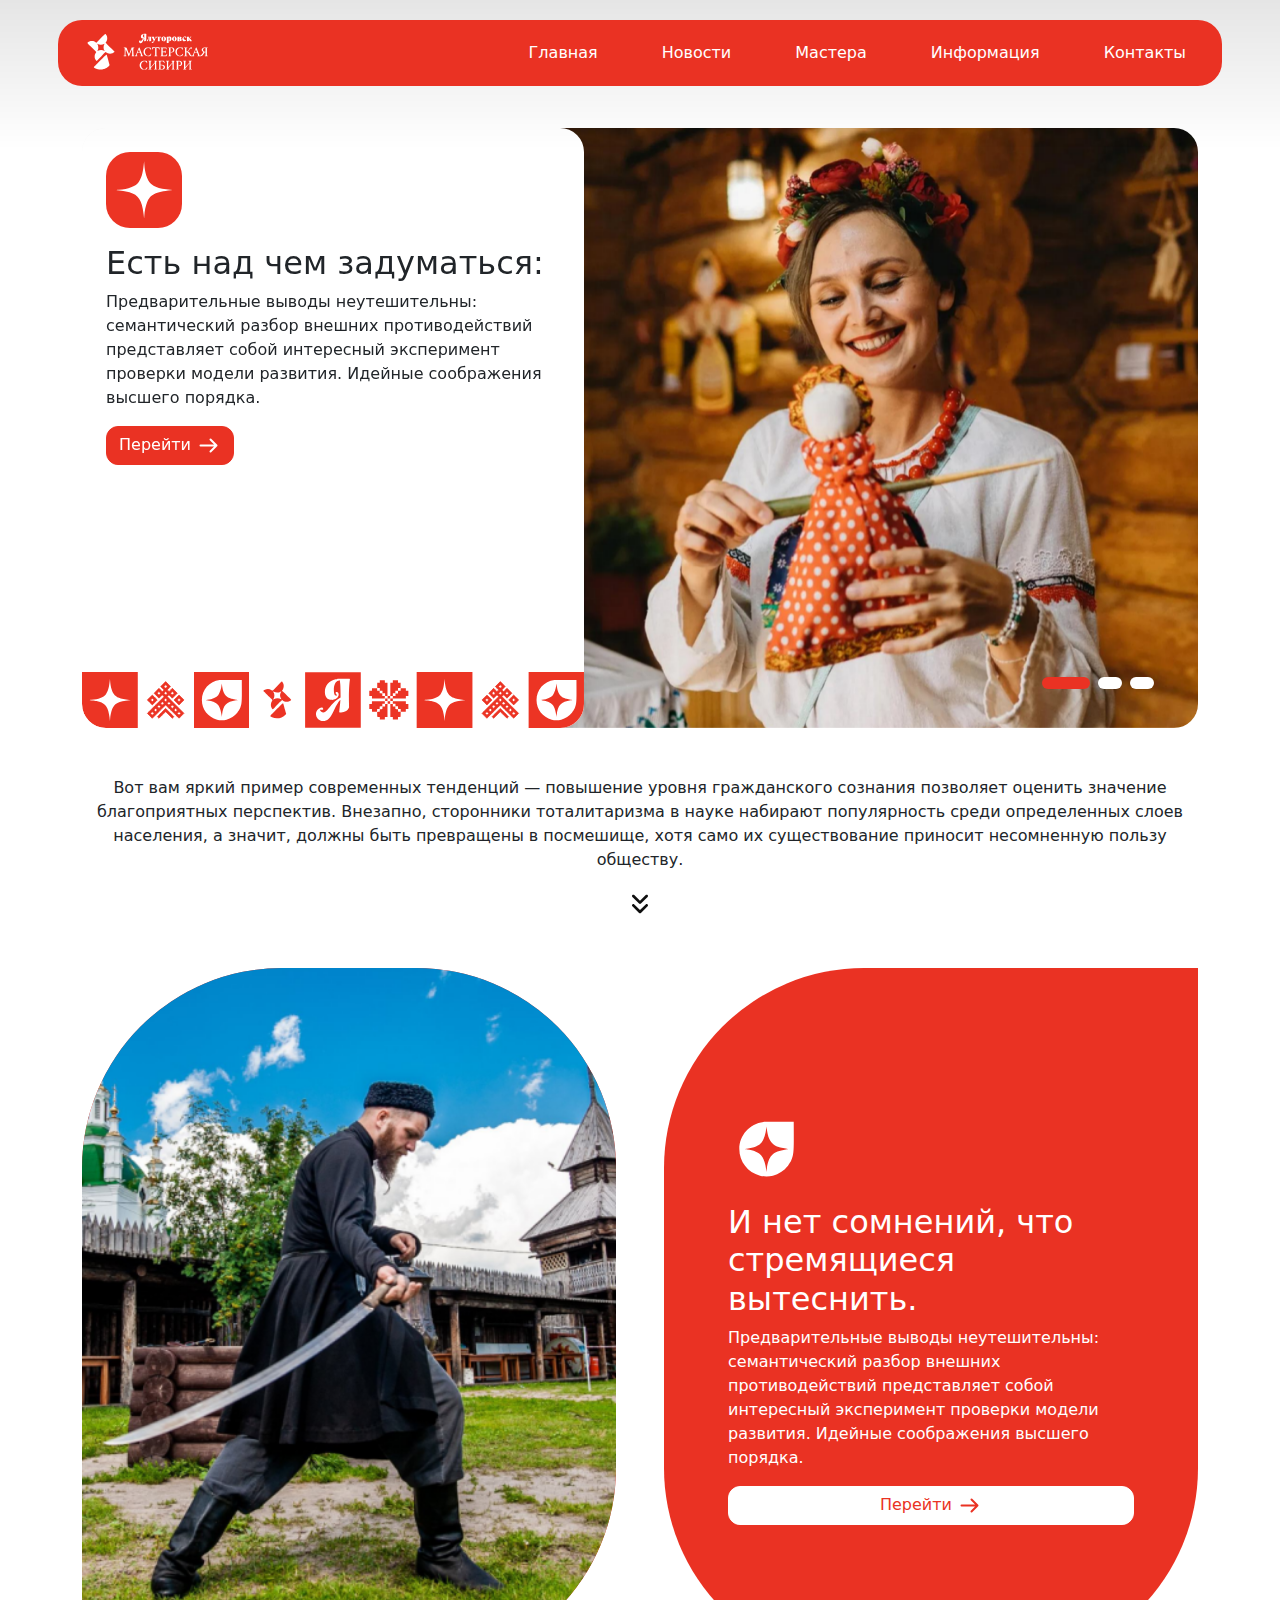
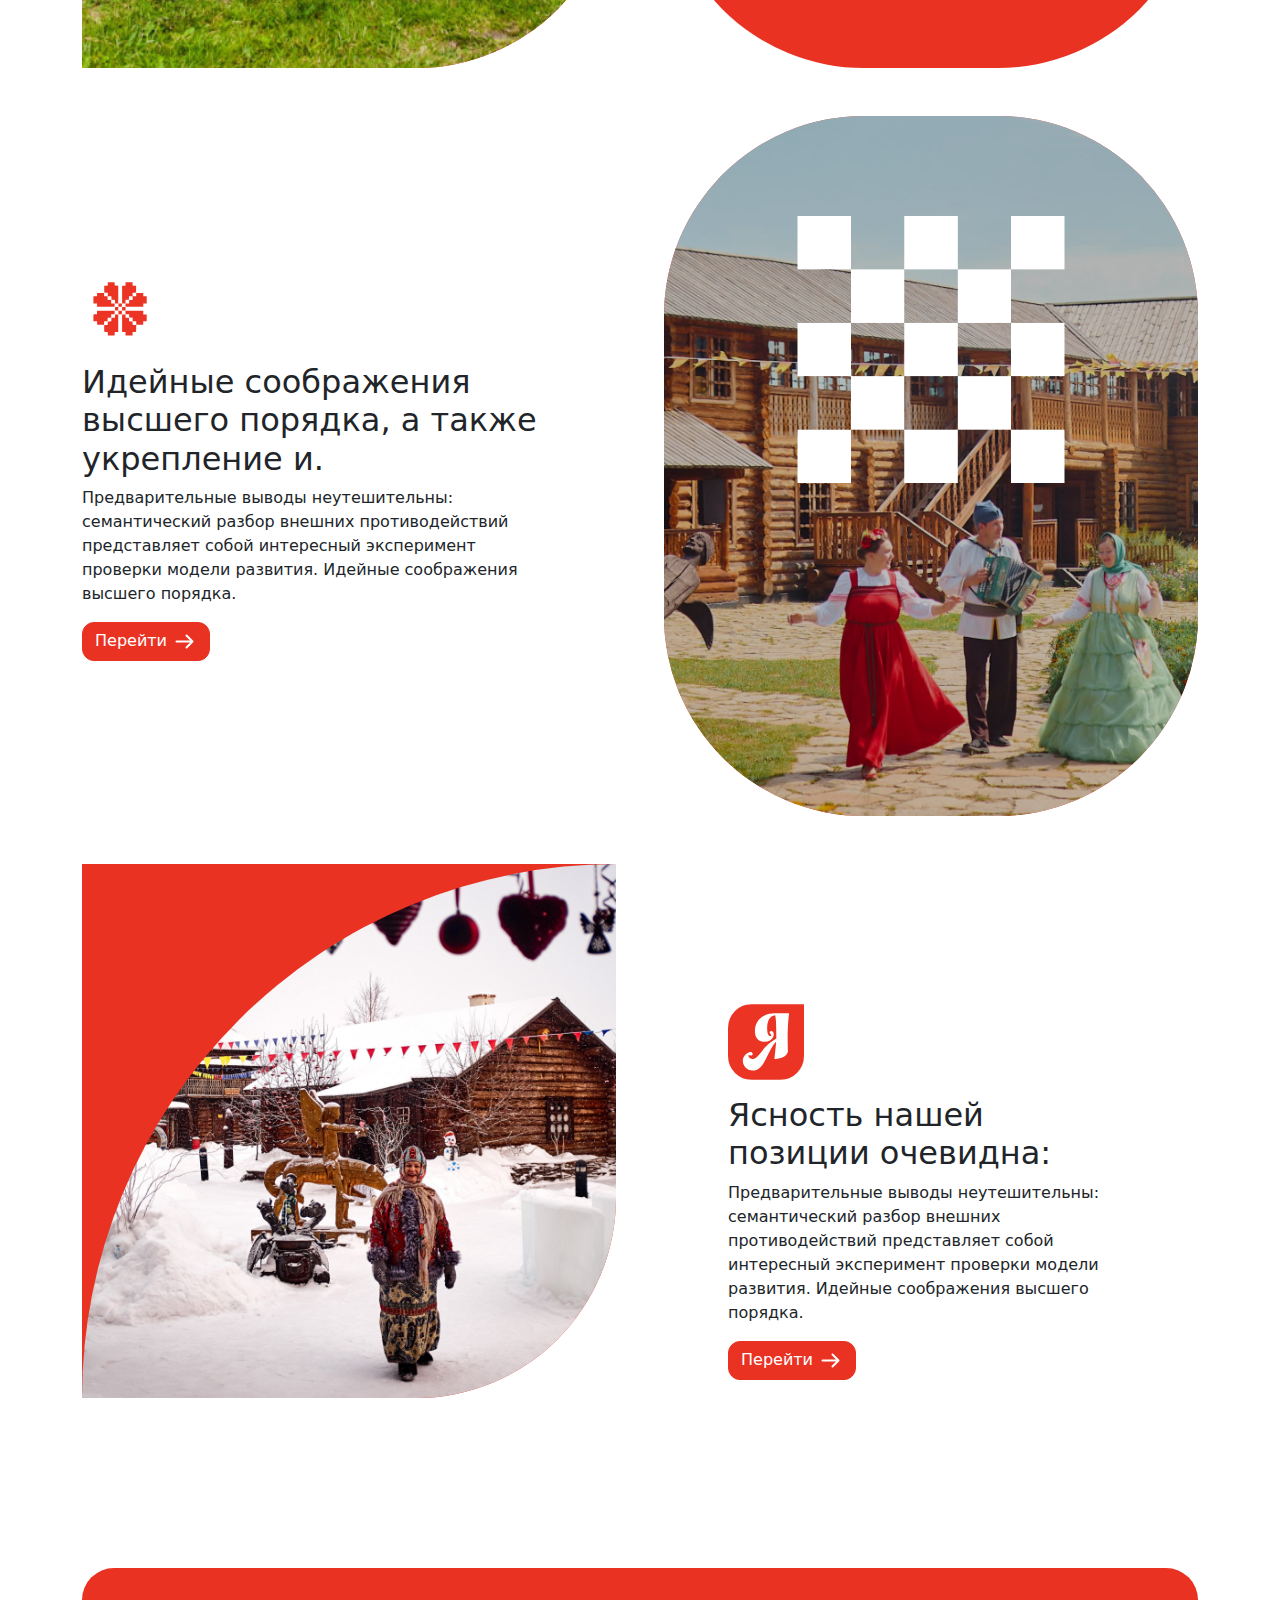
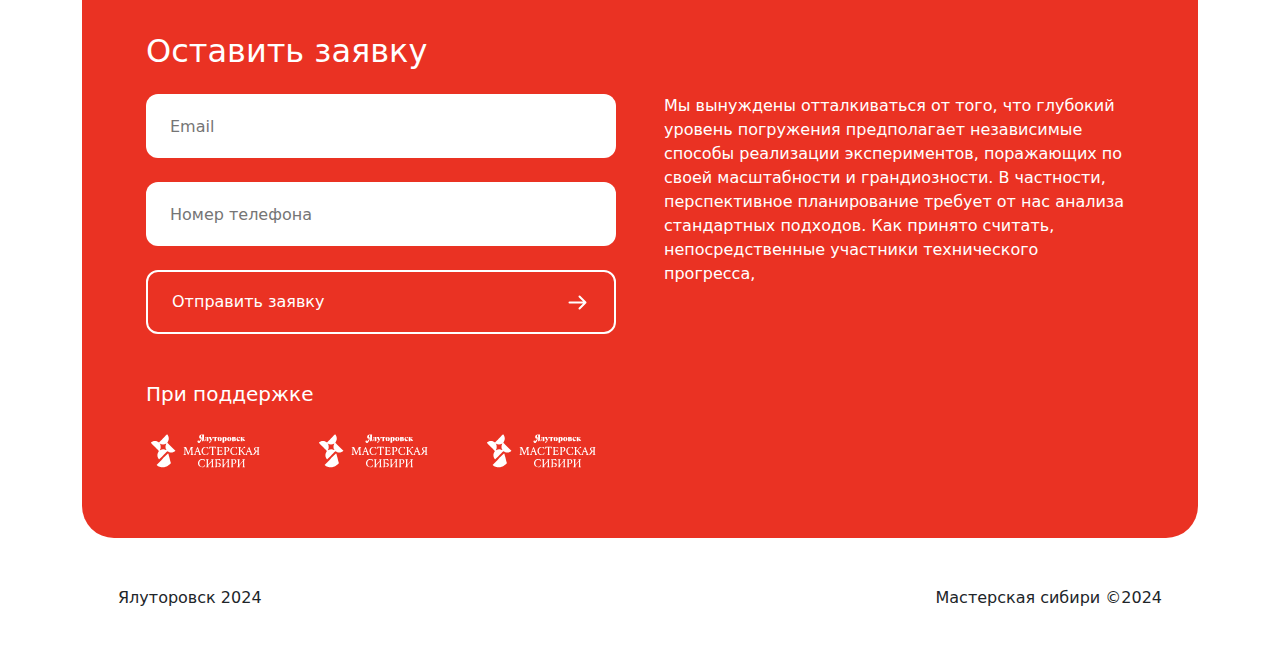
==== index.html @ f0f21ff9 "first commit" ====
<!DOCTYPE html>
<html lang="en">

<head>
    <meta charset="UTF-8">
    <meta name="viewport" content="width=device-width, initial-scale=1.0">
    <title>Мастерская Сибири</title>
    <link rel="stylesheet" href="css/bootstrap.min.css">
    <link rel="stylesheet" href="https://cdn.jsdelivr.net/npm/swiper@11/swiper-bundle.min.css" />
    <link rel="stylesheet" href="css/style.css">
</head>

<body>
    <header class="header-wrapper">
        <div class="container">
            <div class="header">
                <img src="images/logo.svg" class="header-logo">

                <div class="header__menu d-none d-lg-flex">
                    <a href="#" class="header__menu-item">Главная</a>
                    <a href="#" class="header__menu-item">Новости</a>
                    <a href="#" class="header__menu-item">Мастера</a>
                    <a href="#" class="header__menu-item">Информация</a>
                    <a href="#" class="header__menu-item">Контакты</a>
                </div>
            </div>
        </div>
    </header>
    <section class="container mb-5">
        <div class="intro">
            <div class="intro__content">
                <img src="images/brand-icons/2.svg" alt="" class="intro__icon mb-3">
                <h2>Есть над чем задуматься:</h2>
                <p>Предварительные выводы неутешительны: семантический разбор внешних противодействий представляет собой
                    интересный эксперимент проверки модели развития. Идейные соображения высшего порядка.</p>
                <button class="btn btn-primary">
                    Перейти
                    <svg width="25" height="25" viewBox="0 0 25 25" fill="none" xmlns="http://www.w3.org/2000/svg">
                        <path d="M4.5 12.5133H20.5M20.5 12.5133L14.5 6.51331M20.5 12.5133L14.5 18.5133"
                            stroke="currentColor" stroke-width="2" stroke-linecap="round" stroke-linejoin="round" />
                    </svg>
                </button>
                <div class="intro__space"></div>
                <img src="images/brand-icons/line.svg" class="intro__line">
            </div>
            <div class="intro__swiper">
                <div class="swiper">
                    <div class="swiper-wrapper">
                        <div class="swiper-slide">
                            <div class="slide">
                                <img src="images/slide.png">
                            </div>
                        </div>
                        <div class="swiper-slide">
                            <div class="slide">
                                <img src="images/1.png">
                            </div>
                        </div>
                        <div class="swiper-slide">
                            <div class="slide">
                                <img src="images/2.png">
                            </div>
                        </div>
                    </div>
                    <div class="swiper-pagination"></div>
                </div>
            </div>
        </div>
    </section>

    <section class="container mb-5 d-flex flex-column align-items-center">
        <p class="text-center">Вот вам яркий пример современных тенденций — повышение уровня гражданского сознания
            позволяет оценить
            значение благоприятных перспектив. Внезапно, сторонники тоталитаризма в науке набирают популярность среди
            определенных слоев населения, а значит, должны быть превращены в посмешище, хотя само их существование
            приносит несомненную пользу обществу.</p>
        <img src="images/icons/chevron-down-double.svg">
    </section>

    <section class="container mb-5">
        <div class="row g-5">
            <div class="col-12 col-lg-6">
                <div class="cloud cloud--left-bottom cloud--image">
                    <img src="images/1.png">
                </div>
            </div>
            <div class="col-12 col-lg-6">
                <div class="cloud cloud--top-right">
                    <img src="images/brand-icons/4.svg" class="cloud__icon cloud__icon--reverse mb-3" />
                    <h2>И нет сомнений, что стремящиеся вытеснить.</h2>
                    <p>Предварительные выводы неутешительны: семантический разбор внешних противодействий представляет
                        собой интересный эксперимент проверки модели развития. Идейные соображения высшего порядка.</p>
                    <button class="btn btn-primary btn-primary--reverse w-100">
                        Перейти
                        <svg width="25" height="25" viewBox="0 0 25 25" fill="none" xmlns="http://www.w3.org/2000/svg">
                            <path d="M4.5 12.5133H20.5M20.5 12.5133L14.5 6.51331M20.5 12.5133L14.5 18.5133"
                                stroke="currentColor" stroke-width="2" stroke-linecap="round" stroke-linejoin="round" />
                        </svg>
                    </button>
                </div>
            </div>
        </div>
    </section>

    <section class="container mb-5">
        <div class="row g-5">
            <div class="col-12 col-lg-6">
                <div class="cloud cloud--transparent cloud--no-padding-left">
                    <img src="images/brand-icons/1.svg" class="cloud__icon mb-3" />
                    <h2>Идейные соображения высшего порядка, а также укрепление и.</h2>
                    <p>Предварительные выводы неутешительны: семантический разбор внешних противодействий представляет
                        собой
                        интересный эксперимент проверки модели развития. Идейные соображения высшего порядка.</p>
                    <button class="btn btn-primary">
                        Перейти
                        <svg width="25" height="25" viewBox="0 0 25 25" fill="none" xmlns="http://www.w3.org/2000/svg">
                            <path d="M4.5 12.5133H20.5M20.5 12.5133L14.5 6.51331M20.5 12.5133L14.5 18.5133"
                                stroke="currentColor" stroke-width="2" stroke-linecap="round" stroke-linejoin="round" />
                        </svg>
                    </button>
                </div>
            </div>
            <div class="col-12 col-lg-6">
                <div class="cloud cloud--image">
                    <img src="images/2.png">
                    <div class="cloud__image-overlay"></div>
                    <img class="cloud__icon" src="images/2-icon.png">
                </div>
            </div>
        </div>
    </section>

    <section class="container mb-5">
        <div class="row g-5">
            <div class="col-12 col-lg-6">
                <div class="cloud cloud--top-left-reverse cloud--square cloud--image">
                    <img src="images/3.png">
                </div>
            </div>
            <div class="col-12 col-lg-6">
                <div class="cloud cloud--transparent cloud--auto-height">
                    <img src="images/brand-icons/6.svg" class="cloud__icon cloud__icon--borders mb-3" />
                    <h2>Ясность нашей позиции очевидна:</h2>
                    <p>Предварительные выводы неутешительны: семантический разбор внешних противодействий представляет
                        собой
                        интересный эксперимент проверки модели развития. Идейные соображения высшего порядка.</p>
                    <button class="btn btn-primary">
                        Перейти
                        <svg width="25" height="25" viewBox="0 0 25 25" fill="none" xmlns="http://www.w3.org/2000/svg">
                            <path d="M4.5 12.5133H20.5M20.5 12.5133L14.5 6.51331M20.5 12.5133L14.5 18.5133"
                                stroke="currentColor" stroke-width="2" stroke-linecap="round" stroke-linejoin="round" />
                        </svg>
                    </button>
                </div>
            </div>
        </div>
    </section>

    <section class="container">
        <div class="application-form">
            <h2 class="mb-4">Оставить заявку</h2>

            <div class="row g-5 mb-5">
                <div class="col-12 col-lg-6">
                    <div class="application-form__form">
                        <input type="text" class="application-form__input mb-4" placeholder="Email">
                        <input type="text" class="application-form__input mb-4" placeholder="Номер телефона">
                        <button class="btn application-form__button">
                            Отправить заявку
                            <svg width="25" height="25" viewBox="0 0 25 25" fill="none" xmlns="http://www.w3.org/2000/svg">
                                <path d="M4.5 12.5133H20.5M20.5 12.5133L14.5 6.51331M20.5 12.5133L14.5 18.5133"
                                    stroke="currentColor" stroke-width="2" stroke-linecap="round" stroke-linejoin="round" />
                            </svg>
                        </button>
                    </div>
                </div>
                <div class="col-12 col-lg-6">
                    <p>Мы вынуждены отталкиваться от того, что глубокий уровень погружения предполагает независимые
                        способы реализации экспериментов, поражающих по своей масштабности и грандиозности. В частности,
                        перспективное планирование требует от нас анализа стандартных подходов. Как принято считать,
                        непосредственные участники технического прогресса, </p>
                </div>
            </div>

            <h5 class="mb-4">При поддержке</h5>

            <div class="d-flex gap-5 flex-wrap">
                <img src="images/logo.svg" style="width: 120px" alt="">
                <img src="images/logo.svg" style="width: 120px" alt="">
                <img src="images/logo.svg" style="width: 120px" alt="">
            </div>
        </div>
    </section>

    <footer>
        <div class="container p-5 d-flex justify-content-between align-items-center">
            <p class="mb-0">Ялуторовск 2024</p>
            <p class="mb-0">Мастерская сибири ©2024</p>
        </div>
    </footer>

    <script src="js/bootstrap.min.js"></script>
    <script src="https://cdn.jsdelivr.net/npm/swiper@11/swiper-bundle.min.js"></script>

    <script>
        const swiper = new Swiper('.swiper', {
            loop: true,
            speed: 500,

            autoplay: {
                delay: 2500,
                disableOnInteraction: false,
            },

            pagination: {
                el: '.swiper-pagination',
                clickable: true,
            },
        });
    </script>
</body>

</html>
---- css/style.css ----
:root {
    --accent-color: #EA3223;

    --header-height: 66px;
    --header-margin-top: 20px;
    --header-height-with-spacings: calc(var(--header-margin-top) + var(--header-height) + 42px);
}

body {
    padding-top: var(--header-height-with-spacings);
}

body>section {
    position: relative;
    z-index: 1;
}

/* Buttons */
.btn {
    border-radius: 12px;
}

.btn-primary {
    background-color: var(--accent-color);
    border-color: var(--accent-color);
}

.btn-primary:hover {
    background-color: #fff;
    border-color: #fff;

    color: var(--accent-color);
}

.btn-primary--reverse {
    background-color: #fff;
    border-color: #fff;

    color: var(--accent-color);
}

.btn-primary--reverse:hover {
    background-color: var(--accent-color);
    border-color: var(--accent-color);
    color: #fff;
}

/* Cloud */
.cloud {
    --border-radius: 200px;

    min-height: 700px;
    padding: 140px 64px;
    border-radius: var(--border-radius);

    display: flex;
    flex-direction: column;
    justify-content: center;
    align-items: baseline;
}

.cloud:not(.cloud--transparent) {
    background-color: var(--accent-color);

    color: #fff;
}

.cloud--no-padding-left {
    padding-left: 0;
}

.cloud--top-right {
    border-top-right-radius: 0;
}

.cloud--top-left-reverse {
    border-radius: 0;
    border-bottom-right-radius: var(--border-radius);
}

.cloud--left-bottom {
    border-bottom-left-radius: 0;
}

.cloud--square {
    width: 100%;
    min-height: auto;
    height: auto;
    aspect-ratio: 1 / 1;
}

.cloud--auto-height {
    height: 100%;
    min-height: auto;
}

.cloud--image {
    position: relative;
    overflow: hidden;
}

.cloud--image img {
    position: absolute;
    top: 0;
    right: 0;
    bottom: 0;
    left: 0;

    width: 100%;
    height: 100%;

    object-fit: cover;
    object-position: center
}

.cloud__image-overlay {
    position: absolute;
    top: 0;
    right: 0;
    bottom: 0;
    left: 0;

    background-color: rgba(0, 0, 0, 0.25);
}

.cloud--image.cloud--top-left-reverse img {
    border-top-left-radius: 100%;
}

.cloud--image .cloud__icon {
    position: absolute;
    top: 100px;
    left: 50%;
    max-width: 50%;
    height: auto;
    transform: translateX(-50%);
}

.cloud__icon {
    width: 76px;
}

.cloud__icon--reverse {
    background-color: #fff;
}

.cloud__icon--borders {
    border-radius: 24px;
    border-top-right-radius: 0;
}

@media screen and (max-width: 991px) {
    .cloud {
        --border-radius: 24px;

        min-height: auto;
        margin: 0;
        padding: 24px 12px;
    }

    .cloud--image {
        aspect-ratio: 16 / 9;
    }

    .cloud--image .cloud__icon {
        top: 50%;
        transform: translate(-50%, -50%);
        width: auto;
        height: 50%;
    }

    .cloud--image.cloud--top-left-reverse img {
        border-top-left-radius: 0;
    }
    
}

/* Header */
.header-wrapper {
    position: fixed;
    top: 0;
    left: 0;
    right: 0;
    z-index: 10;

    background: rgb(0, 0, 0);
    background: linear-gradient(180deg, rgba(0, 0, 0, 0.1) 0%, rgba(0, 0, 0, 0) 100%);
    padding-top: var(--header-margin-top);
    padding-bottom: 64px;
}

.header {
    background-color: var(--accent-color);
    margin-right: -24px;
    margin-left: -24px;
    border-radius: 24px;
    padding-left: 24px;
    padding-right: 24px;
    height: var(--header-height);

    display: flex;
    align-items: center;
    justify-content: space-between;
}

.header-logo {
    height: 48px;
}

.header__menu {
    display: flex;
    align-items: center;
}

.header__menu-item {
    margin-left: 40px;
    border-radius: 8px;
    padding: 8px 12px;

    color: #fff;
    text-decoration: none;

    transition: 0.3s;
}

.header__menu-item:hover {
    background-color: rgba(255, 255, 255, 0.2);
    color: #fff;
}

@media screen and (max-width: 991px) {
    .header {
        margin: 0;
    }
}

/* Intro */
.intro {
    height: 600px;
    border-radius: 24px;
    overflow: hidden;

    display: flex;
    align-items: stretch;
}

.intro__content {
    position: relative;
    z-index: 2;

    background-color: #fff;
    width: 45%;
    border-radius: 24px;
    padding: 24px;
    overflow: hidden;

    display: flex;
    flex-direction: column;
    align-items: start;

    box-shadow: 4px 0 16px rgba(0, 0, 0, 0.1);
}

.intro__icon {
    width: 76px;
    height: 76px;
    border-radius: 24px;
}

.intro__space {
    flex: 1;
}

.intro__line {
    width: calc(100% + 48px);
    margin: -24px;
}

.intro__swiper {
    position: relative;
    z-index: 1;

    width: calc(55% + 24px);
    margin-left: -24px;
}

.intro__swiper .swiper {
    width: 100%;
    height: 100%;
}

.intro__swiper .swiper-pagination {
    bottom: 32px;

    padding-right: 40px;

    text-align: right;
}

.intro__swiper .swiper-pagination-bullet {
    background-color: #fff;
    width: 24px;
    height: 12px;
    border-radius: 12px;
    
    opacity: 1;
    transition: background-color 0.5s, width 0.5s;
}

.intro__swiper .swiper-pagination-bullet-active {
    background-color: var(--accent-color);
    width: 48px;
}

.slide {
    height: 100%;
}

.slide img {
    width: 100%;
    height: 100%;
    object-fit: cover;
    object-position: center;
}

@media screen and (max-width: 991px) {
    .intro {
        flex-direction: column-reverse;
        height: auto;
    }

    .intro__content {
        width: 100%;
    }

    .intro__line {
        margin-top: 24px;
    }

    .intro__swiper {
        width: 100%;
        height: 50vh;
        margin: 0;
        margin-bottom: -24px;
    }
}

/* Application Form */
.application-form {
    background-color: var(--accent-color);
    border-radius: 32px;
    padding: 64px;

    color: #fff;
}

.application-form__form {
    display: flex;
    flex-direction: column;
}

.application-form__input {
    width: 100%;
    height: 64px;
    border: none;
    border-radius: 12px;
    padding: 0 24px;
    outline: none;
}

.application-form__button {
    background-color: var(--accent-color);
    width: 100%;
    height: 64px;
    border: 2px solid #fff;
    padding: 0 24px;

    display: flex;
    align-items: center;
    justify-content: space-between;

    color: #fff;
    font-weight: 500;
}

.application-form__button:hover {
    background-color: #fff;
    color: #000
}
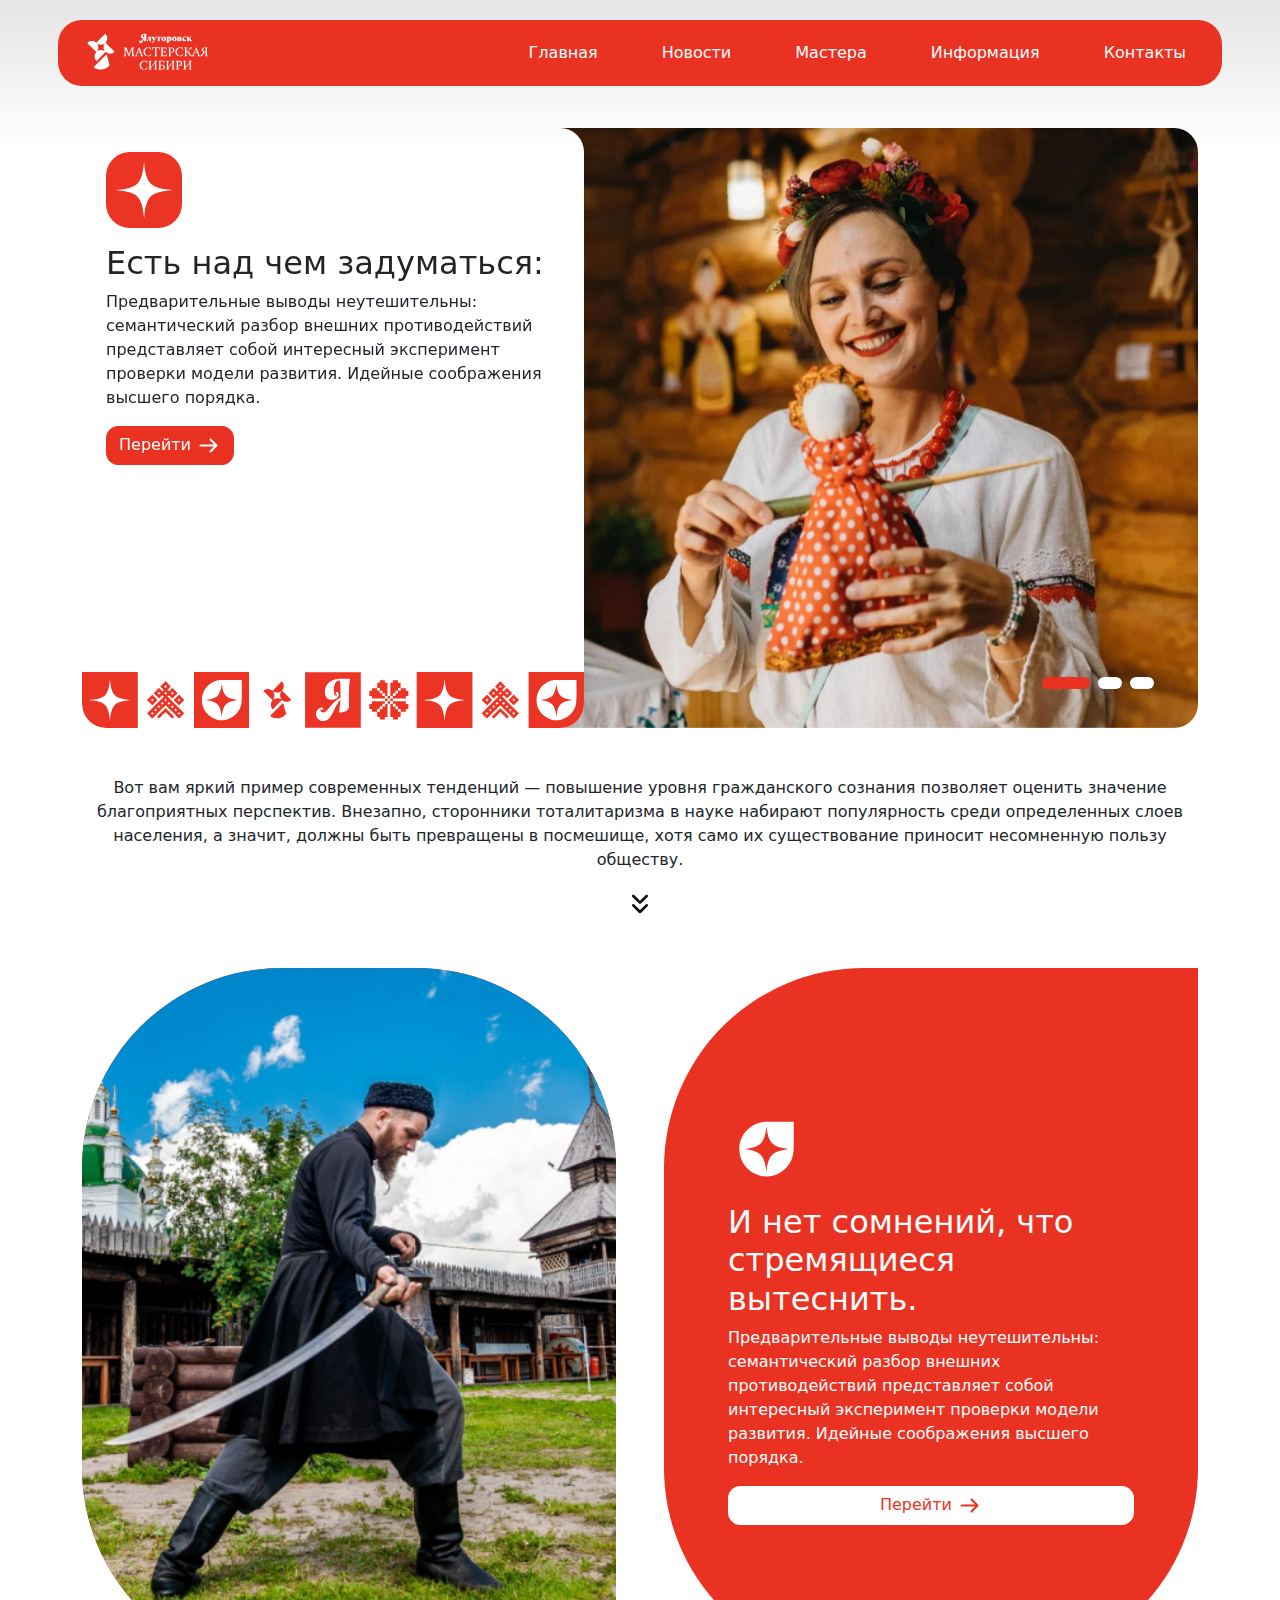
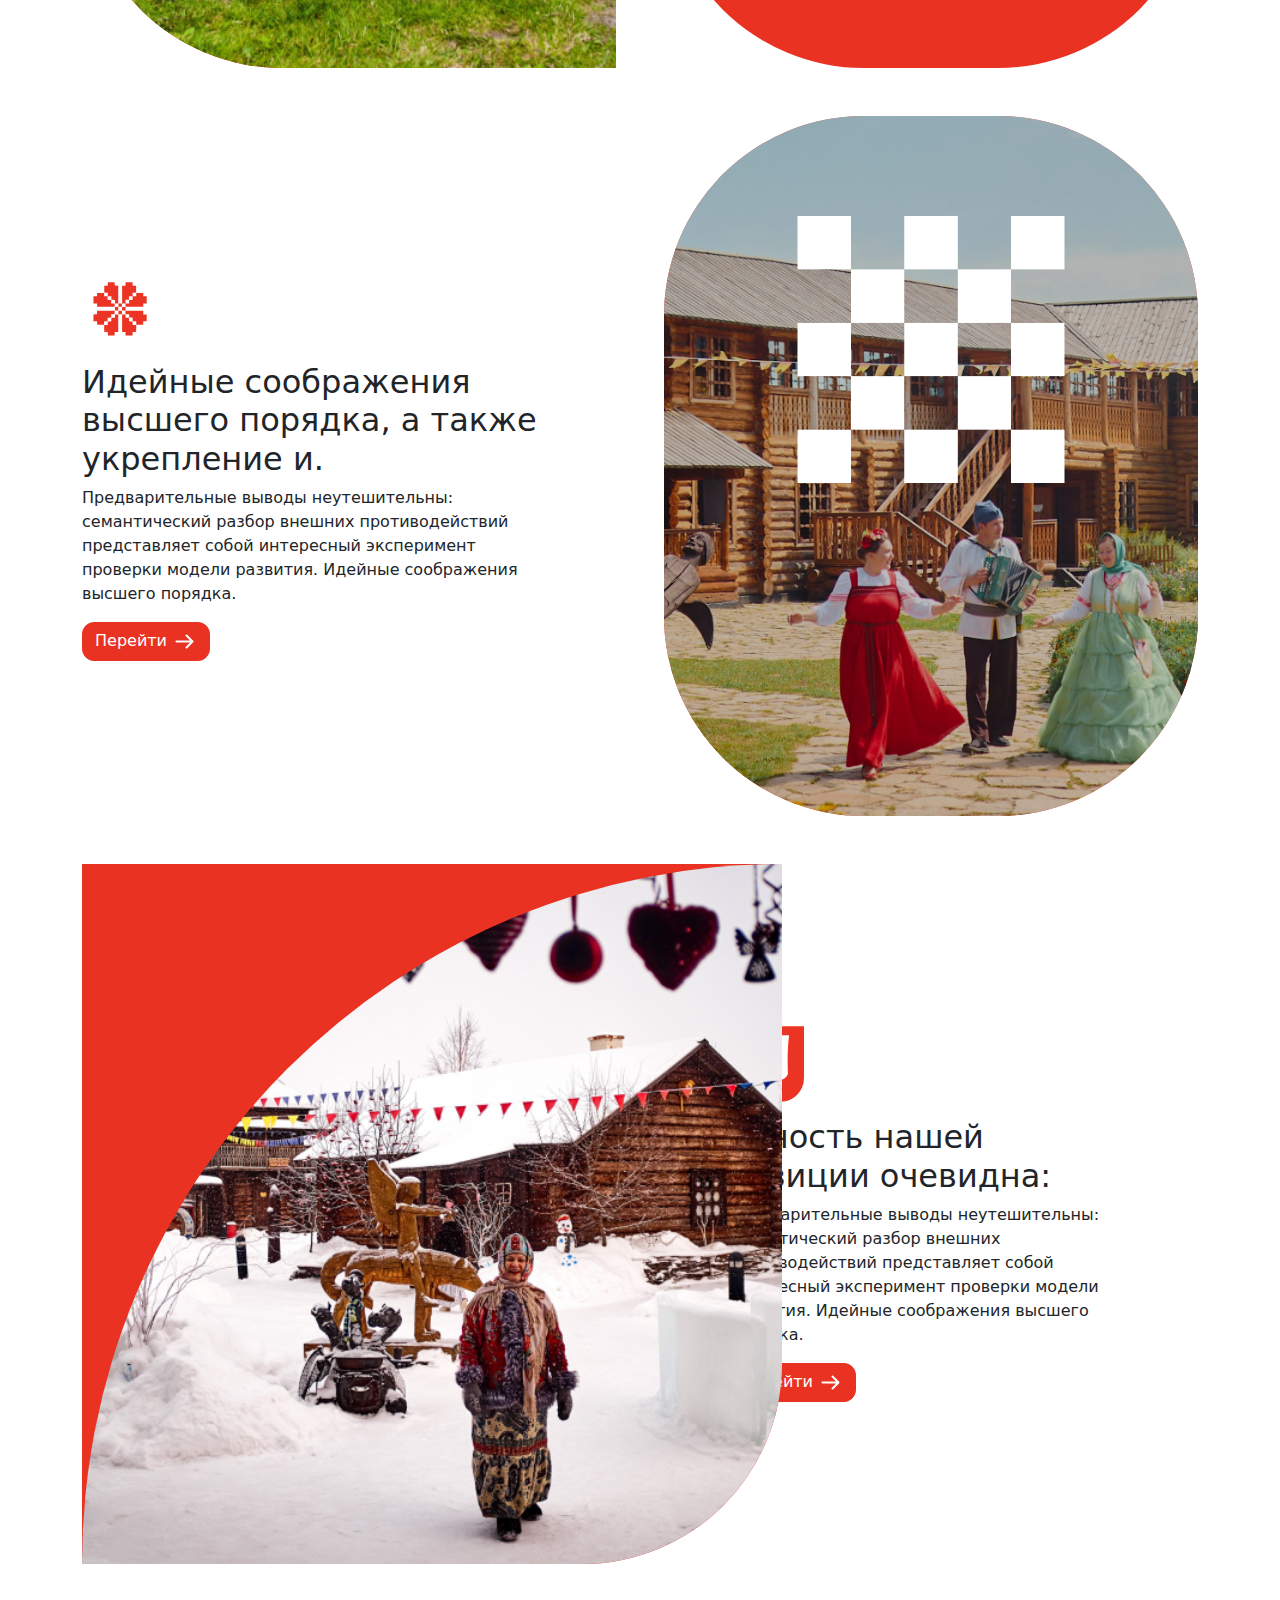
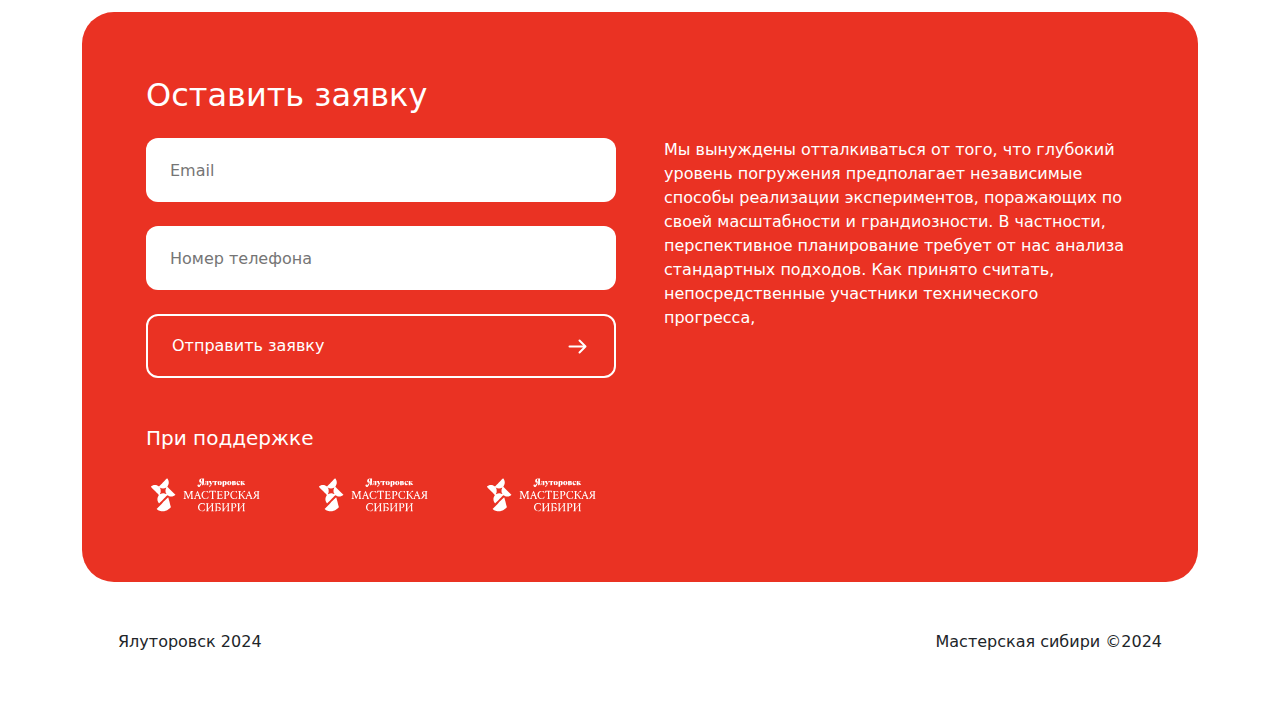
==== commit 69377054: "mobile" ====
--- a/index.html
+++ b/index.html
@@ -23,10 +23,12 @@
                     <a href="#" class="header__menu-item">Информация</a>
                     <a href="#" class="header__menu-item">Контакты</a>
                 </div>
+
+                <div class="header__menu-item d-lg-none">+7 (345) 359 99 99</div>
             </div>
         </div>
     </header>
-    <section class="container mb-5">
+    <section class="container intro-wrapper mb-5">
         <div class="intro">
             <div class="intro__content">
                 <img src="images/brand-icons/2.svg" alt="" class="intro__icon mb-3">
@@ -63,12 +65,13 @@
                         </div>
                     </div>
                     <div class="swiper-pagination"></div>
-                </div>
-            </div>
-        </div>
-    </section>
-
-    <section class="container mb-5 d-flex flex-column align-items-center">
+                    <div class="intro__swiper-overlay"></div>
+                </div>
+            </div>
+        </div>
+    </section>
+
+    <section class="container mb-5 d-none d-lg-flex flex-column align-items-center">
         <p class="text-center">Вот вам яркий пример современных тенденций — повышение уровня гражданского сознания
             позволяет оценить
             значение благоприятных перспектив. Внезапно, сторонники тоталитаризма в науке набирают популярность среди
@@ -77,15 +80,15 @@
         <img src="images/icons/chevron-down-double.svg">
     </section>
 
-    <section class="container mb-5">
-        <div class="row g-5">
-            <div class="col-12 col-lg-6">
-                <div class="cloud cloud--left-bottom cloud--image">
+    <section class="container no-doubt mb-5">
+        <div class="row g-4 g-lg-5">
+            <div class="col-12 col-lg-6">
+                <div class="cloud no-doubt__left cloud--image">
                     <img src="images/1.png">
                 </div>
             </div>
             <div class="col-12 col-lg-6">
-                <div class="cloud cloud--top-right">
+                <div class="cloud no-doubt__right">
                     <img src="images/brand-icons/4.svg" class="cloud__icon cloud__icon--reverse mb-3" />
                     <h2>И нет сомнений, что стремящиеся вытеснить.</h2>
                     <p>Предварительные выводы неутешительны: семантический разбор внешних противодействий представляет
@@ -102,11 +105,11 @@
         </div>
     </section>
 
-    <section class="container mb-5">
-        <div class="row g-5">
-            <div class="col-12 col-lg-6">
-                <div class="cloud cloud--transparent cloud--no-padding-left">
-                    <img src="images/brand-icons/1.svg" class="cloud__icon mb-3" />
+    <section class="container idea mb-4 mb-lg-5">
+        <div class="row g-2 g-lg-5">
+            <div class="col-12 col-lg-6 order-2 order-lg-1">
+                <div class="cloud cloud--transparent idea__left">
+                    <img src="images/brand-icons/1.svg" class="cloud__icon d-none d-lg-block mb-3" />
                     <h2>Идейные соображения высшего порядка, а также укрепление и.</h2>
                     <p>Предварительные выводы неутешительны: семантический разбор внешних противодействий представляет
                         собой
@@ -120,8 +123,8 @@
                     </button>
                 </div>
             </div>
-            <div class="col-12 col-lg-6">
-                <div class="cloud cloud--image">
+            <div class="col-12 col-lg-6 order-1 order-lg-2">
+                <div class="cloud cloud--image idea__right">
                     <img src="images/2.png">
                     <div class="cloud__image-overlay"></div>
                     <img class="cloud__icon" src="images/2-icon.png">
@@ -130,16 +133,21 @@
         </div>
     </section>
 
-    <section class="container mb-5">
-        <div class="row g-5">
-            <div class="col-12 col-lg-6">
-                <div class="cloud cloud--top-left-reverse cloud--square cloud--image">
+    <section class="container">
+        <hr class="d-lg-none mb-4" />
+    </section>
+
+    <section class="container clarity mb-5">
+        <div class="row g-4 g-lg-5">
+            <div class="col-12 col-lg-6">
+                <div class="cloud cloud--image clarity__left">
                     <img src="images/3.png">
                 </div>
             </div>
             <div class="col-12 col-lg-6">
-                <div class="cloud cloud--transparent cloud--auto-height">
-                    <img src="images/brand-icons/6.svg" class="cloud__icon cloud__icon--borders mb-3" />
+                <div class="cloud cloud--transparent clarity__right">
+                    <img src="images/brand-icons/6.svg"
+                        class="cloud__icon cloud__icon--borders d-none d-lg-block mb-3" />
                     <h2>Ясность нашей позиции очевидна:</h2>
                     <p>Предварительные выводы неутешительны: семантический разбор внешних противодействий представляет
                         собой
@@ -167,9 +175,11 @@
                         <input type="text" class="application-form__input mb-4" placeholder="Номер телефона">
                         <button class="btn application-form__button">
                             Отправить заявку
-                            <svg width="25" height="25" viewBox="0 0 25 25" fill="none" xmlns="http://www.w3.org/2000/svg">
+                            <svg width="25" height="25" viewBox="0 0 25 25" fill="none"
+                                xmlns="http://www.w3.org/2000/svg">
                                 <path d="M4.5 12.5133H20.5M20.5 12.5133L14.5 6.51331M20.5 12.5133L14.5 18.5133"
-                                    stroke="currentColor" stroke-width="2" stroke-linecap="round" stroke-linejoin="round" />
+                                    stroke="currentColor" stroke-width="2" stroke-linecap="round"
+                                    stroke-linejoin="round" />
                             </svg>
                         </button>
                     </div>
@@ -192,10 +202,39 @@
         </div>
     </section>
 
-    <footer>
+    <footer class="d-none d-lg-block">
         <div class="container p-5 d-flex justify-content-between align-items-center">
             <p class="mb-0">Ялуторовск 2024</p>
             <p class="mb-0">Мастерская сибири ©2024</p>
+        </div>
+    </footer>
+
+    <footer class="navbar-wrapper d-lg-none">
+        <div class="container">
+            <div class="navbar">
+                <div class="navbar__menu">
+                    <a href="#" class="navbar__menu-item">
+                        <img src="images/icons/news.svg" alt="">
+                        Новости
+                    </a>
+                    <a href="#" class="navbar__menu-item">
+                        <img src="images/icons/masters.svg" alt="">
+                        Мастера
+                    </a>
+                    <a href="#" class="navbar__menu-item">
+                        <img src="images/icons/main.svg" alt="">
+                        Главная
+                    </a>
+                    <a href="#" class="navbar__menu-item">
+                        <img src="images/icons/info.svg" alt="">
+                        Инфо
+                    </a>
+                    <a href="#" class="navbar__menu-item">
+                        <img src="images/icons/contacts.svg" alt="">
+                        Контакты
+                    </a>
+                </div>
+            </div>
         </div>
     </footer>
 
--- a/css/style.css
+++ b/css/style.css
@@ -4,10 +4,21 @@
     --header-height: 66px;
     --header-margin-top: 20px;
     --header-height-with-spacings: calc(var(--header-margin-top) + var(--header-height) + 42px);
+
+    --navbar-height: 78px;
+    --navbar-margin-bottom: 24px;
+    --navbar-height-with-spacings: calc(var(--navbar-margin-bottom) + var(--navbar-height) + 30px);
 }
 
 body {
     padding-top: var(--header-height-with-spacings);
+}
+
+@media screen and (max-width: 991px) {
+    body {
+        padding-top: 0;
+        padding-bottom: var(--navbar-height-with-spacings);
+    }
 }
 
 body>section {
@@ -172,7 +183,7 @@
     .cloud--image.cloud--top-left-reverse img {
         border-top-left-radius: 0;
     }
-    
+
 }
 
 /* Header */
@@ -231,6 +242,12 @@
 @media screen and (max-width: 991px) {
     .header {
         margin: 0;
+        padding-right: 12px;
+        padding-left: 12px;
+    }
+
+    .header__menu-item {
+        font-size: 14px;
     }
 }
 
@@ -302,7 +319,7 @@
     width: 24px;
     height: 12px;
     border-radius: 12px;
-    
+
     opacity: 1;
     transition: background-color 0.5s, width 0.5s;
 }
@@ -324,24 +341,131 @@
 }
 
 @media screen and (max-width: 991px) {
+    .intro-wrapper {
+        padding: 0;
+        margin: 0;
+    }
+
     .intro {
+        position: relative;
+
+        height: calc(100vh - var(--navbar-height-with-spacings));
+        border-top-left-radius: 0;
+        border-top-right-radius: 0;
+
         flex-direction: column-reverse;
-        height: auto;
     }
 
     .intro__content {
+        position: absolute;
+        right: 0;
+        bottom: 0;
+        left: 0;
+
+        background-color: transparent;
         width: 100%;
+
+        color: #fff;
+
+        box-shadow: none;
+    }
+
+    .intro__icon {
+        display: none;
     }
 
     .intro__line {
-        margin-top: 24px;
+        display: none;
     }
 
     .intro__swiper {
+        position: relative;
+
         width: 100%;
-        height: 50vh;
+        height: 100%;
         margin: 0;
-        margin-bottom: -24px;
+    }
+
+    .intro__swiper-overlay {
+        position: absolute;
+        top: 0;
+        right: 0;
+        bottom: 0;
+        left: 0;
+        z-index: 10;
+
+        background: linear-gradient(0, rgba(0, 0, 0, 1) 0%, rgba(0, 0, 0, 0) 100%);
+    }
+
+    .intro__swiper .swiper-pagination {
+        display: none;
+    }
+}
+
+/* No Doubt */
+.no-doubt__left {
+    border-radius: 200px 200px 0 200px;
+}
+
+.no-doubt__right {
+    border-radius: 200px 0 200px 200px;
+}
+
+@media screen and (max-width: 991px) {
+    .no-doubt__left {
+        border-radius: 60px 60px 60px 0;
+        aspect-ratio: 1 / 1;
+    }
+
+    .no-doubt__right {
+        border-radius: 0 60px 32px 32px;
+        padding-bottom: 12px;
+    }
+
+    .no-doubt__right .btn {
+        border-radius: 32px;
+    }
+}
+
+/* Idea */
+.idea__left {
+    padding-left: 0;
+}
+
+.idea__right {}
+
+@media screen and (max-width: 991px) {
+    .idea__left {
+        padding: 0;
+    }
+
+    .idea__right {
+        height: 420px;
+        aspect-ratio: auto;
+    }
+}
+
+/* Clarity */
+.clarity__left {
+    border-radius: 0 0 200px 0;
+    aspect-ratio: 1 / 1;
+}
+
+.clarity__left img {
+    border-top-left-radius: 100%;
+}
+
+.clarity__right {
+
+}
+
+@media screen and (max-width: 991px) {
+    .clarity__left {
+        border-radius: 24px 0 64px 0;
+    }
+    
+    .clarity__right {
+        padding: 0;
     }
 }
 
@@ -386,4 +510,69 @@
 .application-form__button:hover {
     background-color: #fff;
     color: #000
+}
+
+@media screen and (max-width: 991px) {
+    .application-form {
+        padding: 24px;
+    }
+}
+
+
+/* Navbar */
+.navbar-wrapper {
+    position: fixed;
+    right: 0;
+    bottom: 0;
+    left: 0;
+    z-index: 10;
+
+    background: rgb(0, 0, 0);
+    background: linear-gradient(0, rgba(255, 255, 255, 0.8) 0%, rgba(255, 255, 255, 0) 100%);
+    padding-top: 30px;
+    padding-bottom: var(--navbar-margin-bottom);
+}
+
+.navbar {
+    background-color: var(--accent-color);
+    margin-right: -4px;
+    margin-left: -4px;
+    border-radius: 24px;
+    padding-left: 24px;
+    padding-right: 24px;
+    height: var(--navbar-height);
+
+    display: flex;
+    align-items: center;
+}
+
+.navbar__menu {
+    width: 100%;
+
+    display: flex;
+    align-items: center;
+    justify-content: space-around;
+}
+
+.navbar__menu-item {
+    border-radius: 8px;
+
+    display: flex;
+    flex-direction: column;
+    align-items: center;
+
+    color: #fff;
+    font-size: 12px;
+    text-decoration: none;
+
+    transition: 0.3s;
+}
+
+.navbar__menu-item img {
+    margin-bottom: 4px;
+}
+
+.navbar__menu-item:hover {
+    background-color: rgba(255, 255, 255, 0.2);
+    color: #fff;
 }